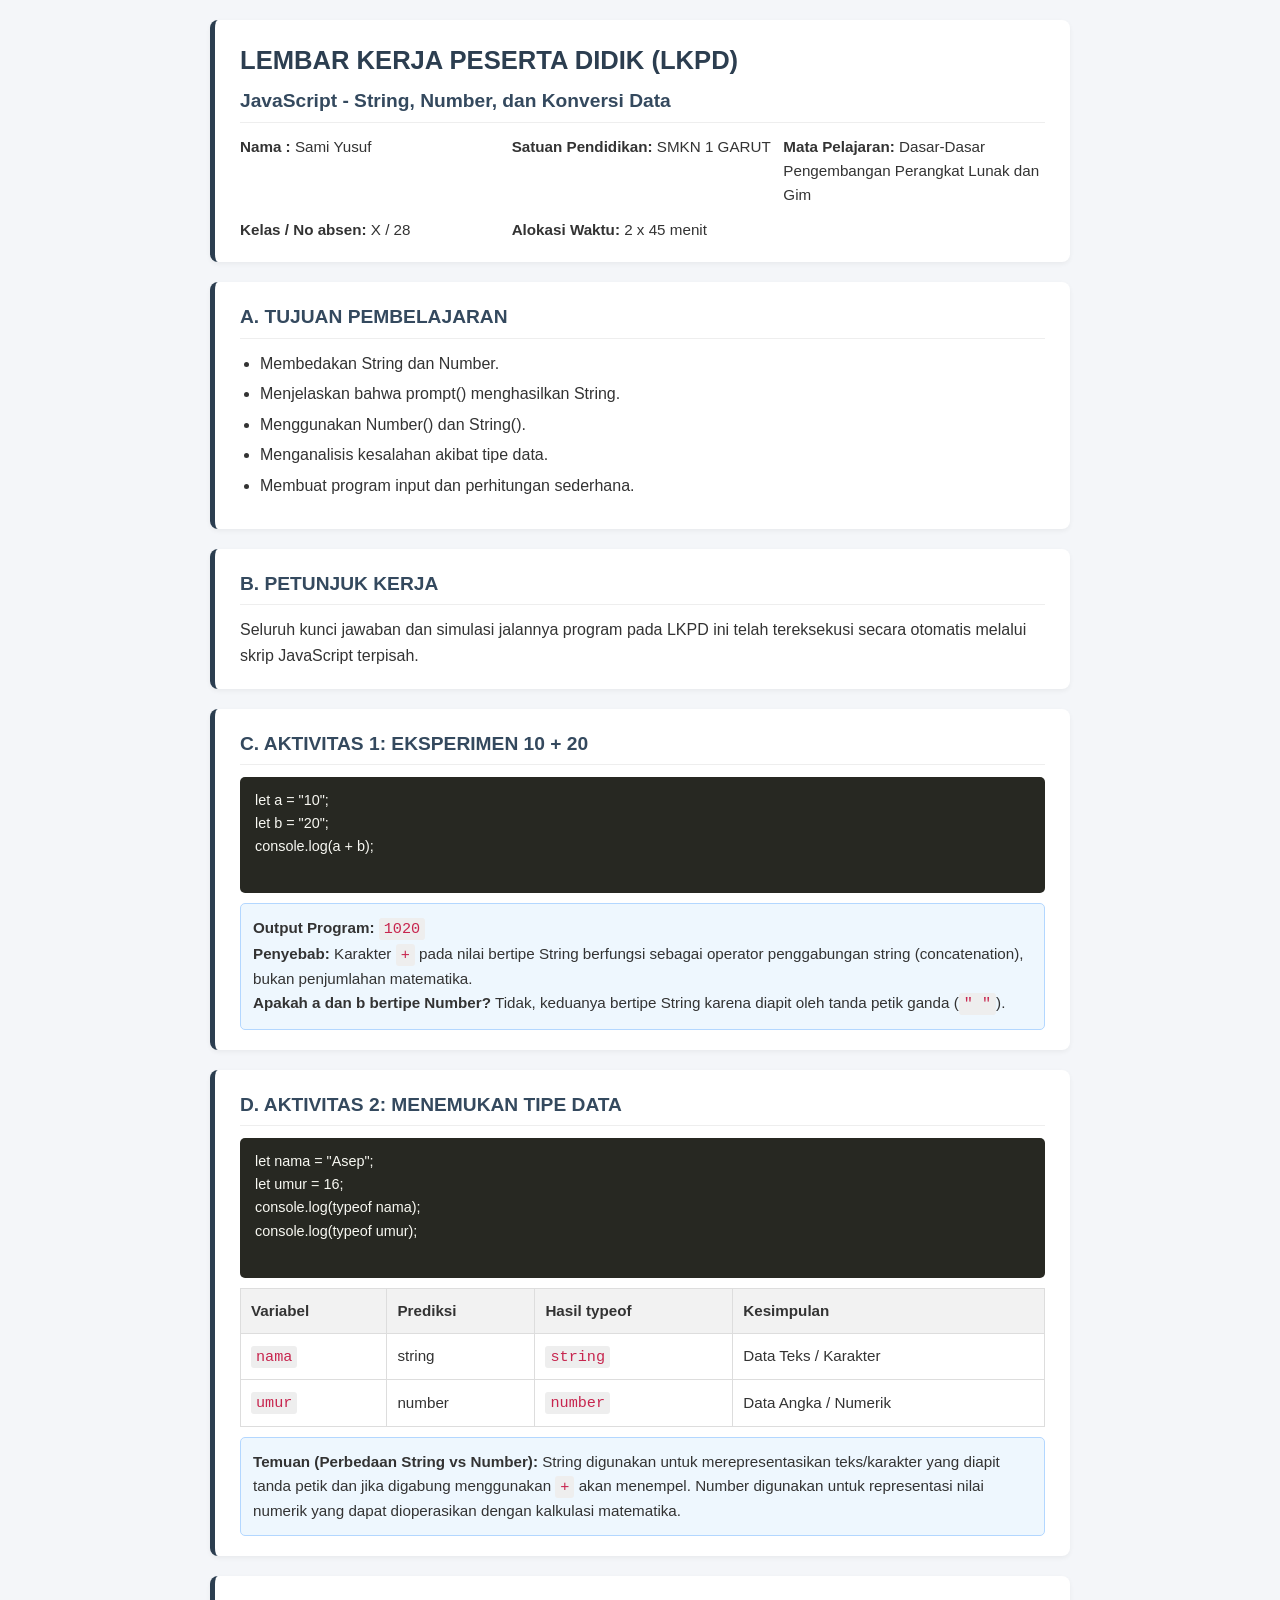
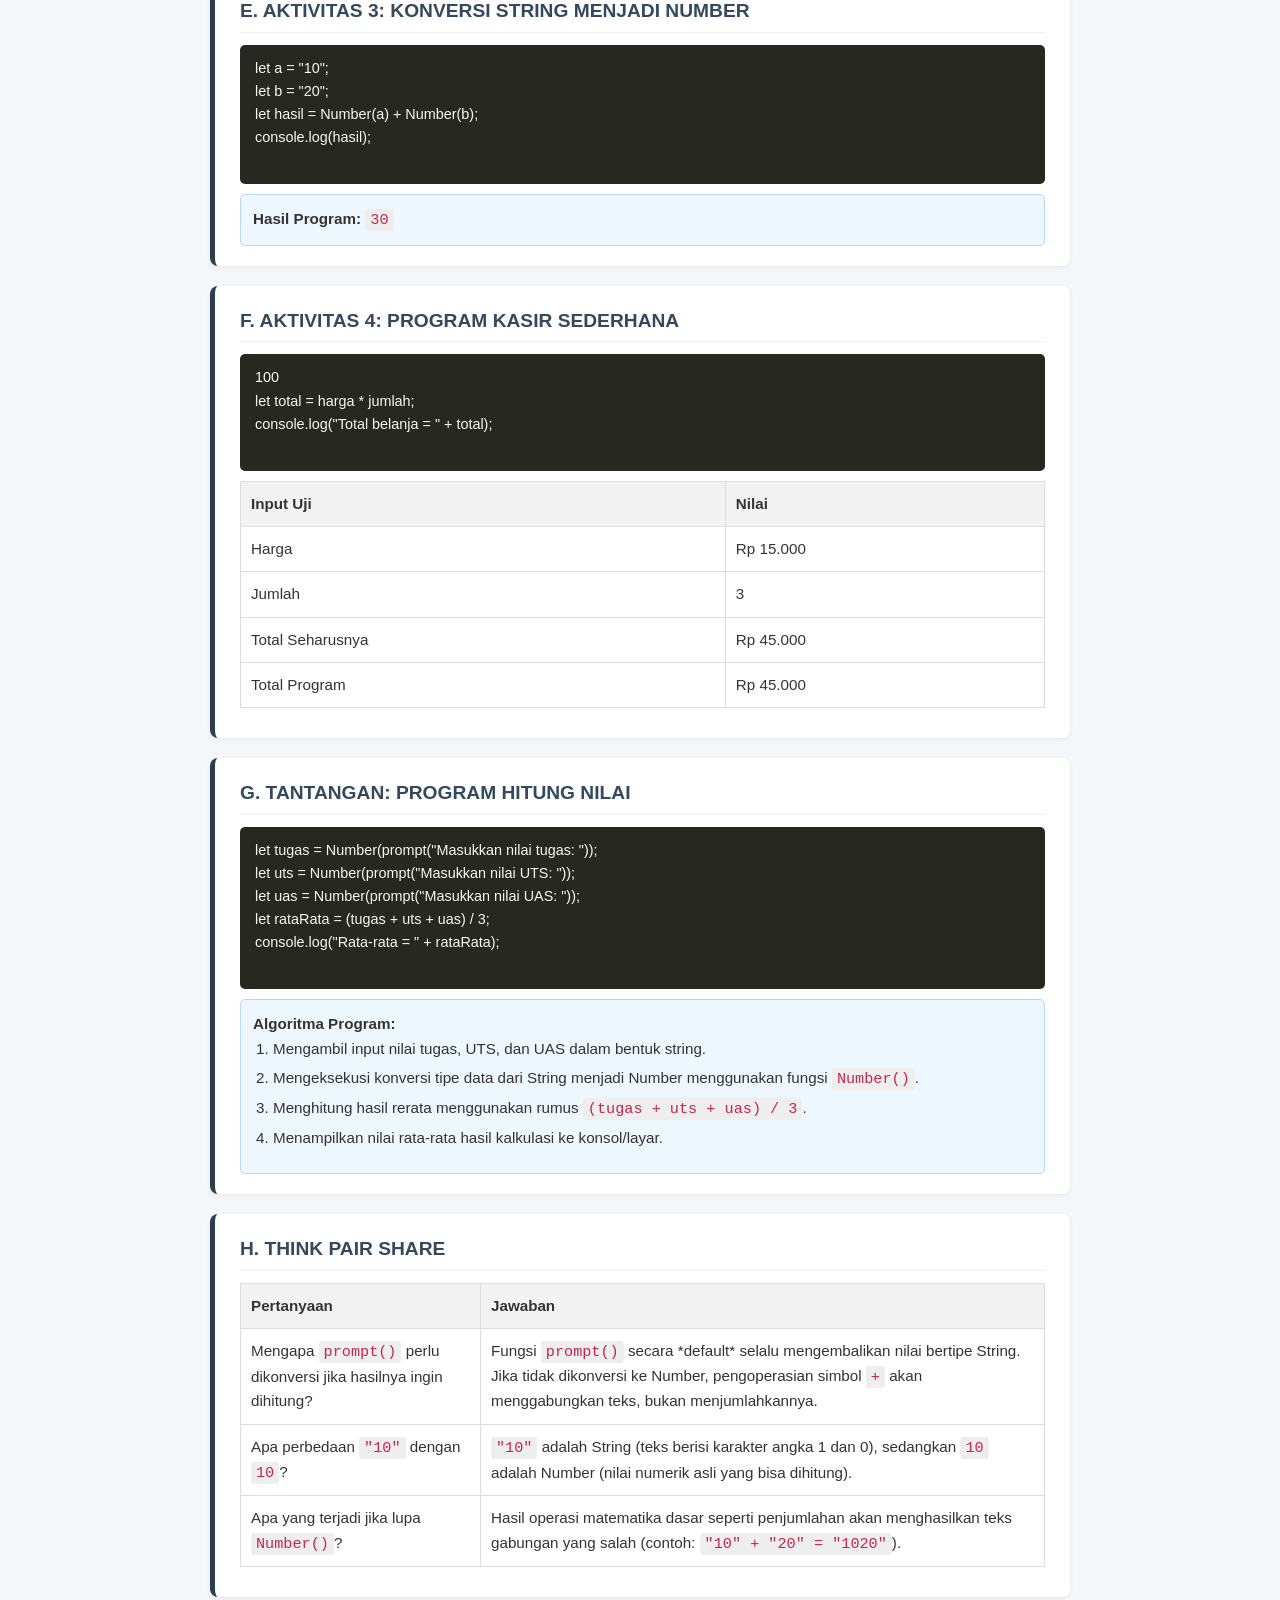
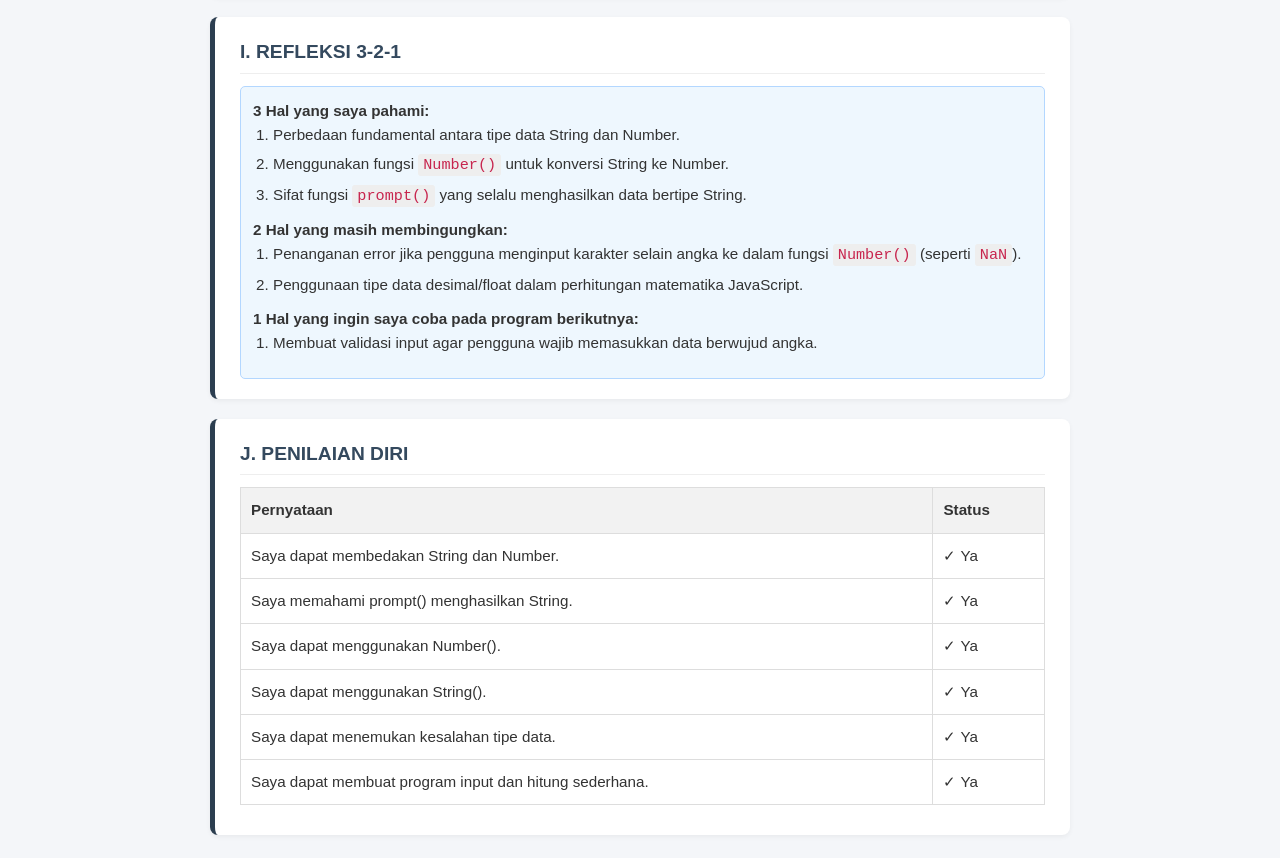
==== index.html @ d9dafc2f "Add files via upload" ====
<!DOCTYPE html>
<html lang="id">
<head>
    <meta charset="UTF-8">
    <meta name="viewport" content="width=device-width, initial-scale=1.0">
    <title>LKPD JavaScript - String, Number, dan Konversi Data</title>
    <link rel="stylesheet" href="style.css">
</head>
<body>

    <header class="card">
        <h1>LEMBAR KERJA PESERTA DIDIK (LKPD)</h1>
        <h2>JavaScript - String, Number, dan Konversi Data</h2>
        <div class="info-grid">
             <p><strong>Nama :</strong> Sami Yusuf</p>
            <p><strong>Satuan Pendidikan:</strong> SMKN 1 GARUT</p>
            <p><strong>Mata Pelajaran:</strong> Dasar-Dasar Pengembangan Perangkat Lunak dan Gim</p>
            <p><strong>Kelas / No absen:</strong> X / 28</p>
            <p><strong>Alokasi Waktu:</strong> 2 x 45 menit</p>
        </div>
    </header>

    <section class="card">
        <h2>A. TUJUAN PEMBELAJARAN</h2>
        <ul>
            <li>Membedakan String dan Number.</li>
            <li>Menjelaskan bahwa prompt() menghasilkan String.</li>
            <li>Menggunakan Number() dan String().</li>
            <li>Menganalisis kesalahan akibat tipe data.</li>
            <li>Membuat program input dan perhitungan sederhana.</li>
        </ul>
    </section>

    <section class="card">
        <h2>B. PETUNJUK KERJA</h2>
        <p>Seluruh kunci jawaban dan simulasi jalannya program pada LKPD ini telah tereksekusi secara otomatis melalui skrip JavaScript terpisah.</p>
    </section>

    <section class="card">
        <h2>C. AKTIVITAS 1: EKSPERIMEN 10 + 20</h2>
        <div class="code-block">
            <pre>
let a = "10";
let b = "20";
console.log(a + b);
            </pre>
        </div>
        <div class="answer-box">
            <p><strong>Output Program:</strong> <code>1020</code></p>
            <p><strong>Penyebab:</strong> Karakter <code>+</code> pada nilai bertipe String berfungsi sebagai operator penggabungan string (concatenation), bukan penjumlahan matematika.</p>
            <p><strong>Apakah a dan b bertipe Number?</strong> Tidak, keduanya bertipe String karena diapit oleh tanda petik ganda (<code>" "</code>).</p>
        </div>
    </section>

    <section class="card">
        <h2>D. AKTIVITAS 2: MENEMUKAN TIPE DATA</h2>
        <div class="code-block">
            <pre>
let nama = "Asep";
let umur = 16;
console.log(typeof nama);
console.log(typeof umur);
            </pre>
        </div>
        <table>
            <thead>
                <tr>
                    <th>Variabel</th>
                    <th>Prediksi</th>
                    <th>Hasil typeof</th>
                    <th>Kesimpulan</th>
                </tr>
            </thead>
            <tbody>
                <tr>
                    <td><code>nama</code></td>
                    <td>string</td>
                    <td><code>string</code></td>
                    <td>Data Teks / Karakter</td>
                </tr>
                <tr>
                    <td><code>umur</code></td>
                    <td>number</td>
                    <td><code>number</code></td>
                    <td>Data Angka / Numerik</td>
                </tr>
            </tbody>
        </table>
        <div class="answer-box">
            <p><strong>Temuan (Perbedaan String vs Number):</strong> String digunakan untuk merepresentasikan teks/karakter yang diapit tanda petik dan jika digabung menggunakan <code>+</code> akan menempel. Number digunakan untuk representasi nilai numerik yang dapat dioperasikan dengan kalkulasi matematika.</p>
        </div>
    </section>

    <section class="card">
        <h2>E. AKTIVITAS 3: KONVERSI STRING MENJADI NUMBER</h2>
        <div class="code-block">
            <pre>
let a = "10";
let b = "20";
let hasil = Number(a) + Number(b);
console.log(hasil);
            </pre>
        </div>
        <div class="answer-box">
            <p><strong>Hasil Program:</strong> <code>30</code></p>
        </div>
    </section>

    <section class="card">
        <h2>F. AKTIVITAS 4: PROGRAM KASIR SEDERHANA</h2>
        <div class="code-block">
            <pre>100
let total = harga * jumlah;
console.log("Total belanja = " + total);
            </pre>
        </div>
        <table>
            <thead>
                <tr>
                    <th>Input Uji</th>
                    <th>Nilai</th>
                </tr>
            </thead>
            <tbody>
                <tr>
                    <td>Harga</td>
                    <td>Rp 15.000</td>
                </tr>
                <tr>
                    <td>Jumlah</td>
                    <td>3</td>
                </tr>
                <tr>
                    <td>Total Seharusnya</td>
                    <td>Rp 45.000</td>
                </tr>
                <tr>
                    <td>Total Program</td>
                    <td>Rp 45.000</td>
                </tr>
            </tbody>
        </table>
    </section>

    <section class="card">
        <h2>G. TANTANGAN: PROGRAM HITUNG NILAI</h2>
        <div class="code-block">
            <pre>let tugas = Number(prompt("Masukkan nilai tugas: "));
let uts = Number(prompt("Masukkan nilai UTS: "));
let uas = Number(prompt("Masukkan nilai UAS: "));
let rataRata = (tugas + uts + uas) / 3;
console.log("Rata-rata = " + rataRata);
            </pre>
        </div>
        <div class="answer-box">
            <p><strong>Algoritma Program:</strong></p>
            <ol>
                <li>Mengambil input nilai tugas, UTS, dan UAS dalam bentuk string.</li>
                <li>Mengeksekusi konversi tipe data dari String menjadi Number menggunakan fungsi <code>Number()</code>.</li>
                <li>Menghitung hasil rerata menggunakan rumus <code>(tugas + uts + uas) / 3</code>.</li>
                <li>Menampilkan nilai rata-rata hasil kalkulasi ke konsol/layar.</li>
            </ol>
        </div>
    </section>

    <section class="card">
        <h2>H. THINK PAIR SHARE</h2>
        <table>
            <thead>
                <tr>
                    <th>Pertanyaan</th>
                    <th>Jawaban</th>
                </tr>
            </thead>
            <tbody>
                <tr>
                    <td>Mengapa <code>prompt()</code> perlu dikonversi jika hasilnya ingin dihitung?</td>
                    <td>Fungsi <code>prompt()</code> secara *default* selalu mengembalikan nilai bertipe String. Jika tidak dikonversi ke Number, pengoperasian simbol <code>+</code> akan menggabungkan teks, bukan menjumlahkannya.</td>
                </tr>
                <tr>
                    <td>Apa perbedaan <code>"10"</code> dengan <code>10</code>?</td>
                    <td><code>"10"</code> adalah String (teks berisi karakter angka 1 dan 0), sedangkan <code>10</code> adalah Number (nilai numerik asli yang bisa dihitung).</td>
                </tr>
                <tr>
                    <td>Apa yang terjadi jika lupa <code>Number()</code>?</td>
                    <td>Hasil operasi matematika dasar seperti penjumlahan akan menghasilkan teks gabungan yang salah (contoh: <code>"10" + "20" = "1020"</code>).</td>
                </tr>
            </tbody>
        </table>
    </section>

    <section class="card">
        <h2>I. REFLEKSI 3-2-1</h2>
        <div class="answer-box">
            <p><strong>3 Hal yang saya pahami:</strong></p>
            <ol>
                <li>Perbedaan fundamental antara tipe data String dan Number.</li>
                <li>Menggunakan fungsi <code>Number()</code> untuk konversi String ke Number.</li>
                <li>Sifat fungsi <code>prompt()</code> yang selalu menghasilkan data bertipe String.</li>
            </ol>
            <p><strong>2 Hal yang masih membingungkan:</strong></p>
            <ol>
                <li>Penanganan error jika pengguna menginput karakter selain angka ke dalam fungsi <code>Number()</code> (seperti <code>NaN</code>).</li>
                <li>Penggunaan tipe data desimal/float dalam perhitungan matematika JavaScript.</li>
            </ol>
            <p><strong>1 Hal yang ingin saya coba pada program berikutnya:</strong></p>
            <ol>
                <li>Membuat validasi input agar pengguna wajib memasukkan data berwujud angka.</li>
            </ol>
        </div>
    </section>

    <section class="card">
        <h2>J. PENILAIAN DIRI</h2>
        <table>
            <thead>
                <tr>
                    <th>Pernyataan</th>
                    <th>Status</th>
                </tr>
            </thead>
            <tbody>
                <tr>
                    <td>Saya dapat membedakan String dan Number.</td>
                    <td>✓ Ya</td>
                </tr>
                <tr>
                    <td>Saya memahami prompt() menghasilkan String.</td>
                    <td>✓ Ya</td>
                </tr>
                <tr>
                    <td>Saya dapat menggunakan Number().</td>
                    <td>✓ Ya</td>
                </tr>
                <tr>
                    <td>Saya dapat menggunakan String().</td>
                    <td>✓ Ya</td>
                </tr>
                <tr>
                    <td>Saya dapat menemukan kesalahan tipe data.</td>
                    <td>✓ Ya</td>
                </tr>
                <tr>
                    <td>Saya dapat membuat program input dan hitung sederhana.</td>
                    <td>✓ Ya</td>
                </tr>
            </tbody>
        </table>
    </section>

    <script src="script.js"></script>
</body>
</html>
---- style.css ----
* {
    box-sizing: border-box;
    margin: 0;
    padding: 0;
    font-family: 'Segoe UI', Tahoma, Geneva, Verdana, sans-serif;
}

body {
    background-color: #f4f6f9;
    color: #333;
    line-height: 1.6;
    padding: 20px;
    max-width: 900px;
    margin: auto;
}

.card {
    background: #ffffff;
    border-radius: 8px;
    padding: 20px 25px;
    margin-bottom: 20px;
    box-shadow: 0 2px 5px rgba(0,0,0,0.05);
    border-left: 5px solid #2c3e50;
}

h1 {
    font-size: 1.6rem;
    color: #2c3e50;
    margin-bottom: 5px;
}

h2 {
    font-size: 1.2rem;
    color: #34495e;
    margin-bottom: 12px;
    border-bottom: 1px solid #eee;
    padding-bottom: 5px;
}

.info-grid {
    display: grid;
    grid-template-columns: repeat(auto-fit, minmax(200px, 1fr));
    gap: 10px;
    margin-top: 10px;
    font-size: 0.95rem;
}

ul, ol {
    margin-left: 20px;
    margin-bottom: 10px;
}

li {
    margin-bottom: 5px;
}

.code-block {
    background-color: #272822;
    color: #f8f8f2;
    padding: 12px 15px;
    border-radius: 5px;
    font-family: 'Courier New', Courier, monospace;
    font-size: 0.9rem;
    overflow-x: auto;
    margin: 10px 0;
}

.answer-box {
    background-color: #eef7fe;
    border: 1px solid #b3d7ff;
    padding: 12px;
    border-radius: 5px;
    margin-top: 10px;
    font-size: 0.95rem;
}

table {
    width: 100%;
    border-collapse: collapse;
    margin: 10px 0;
}

th, td {
    border: 1px solid #ddd;
    padding: 10px;
    text-align: left;
    font-size: 0.95rem;
}

th {
    background-color: #f2f2f2;
    color: #333;
}

code {
    background: #eee;
    padding: 2px 5px;
    border-radius: 3px;
    font-family: monospace;
    color: #c7254e;
}
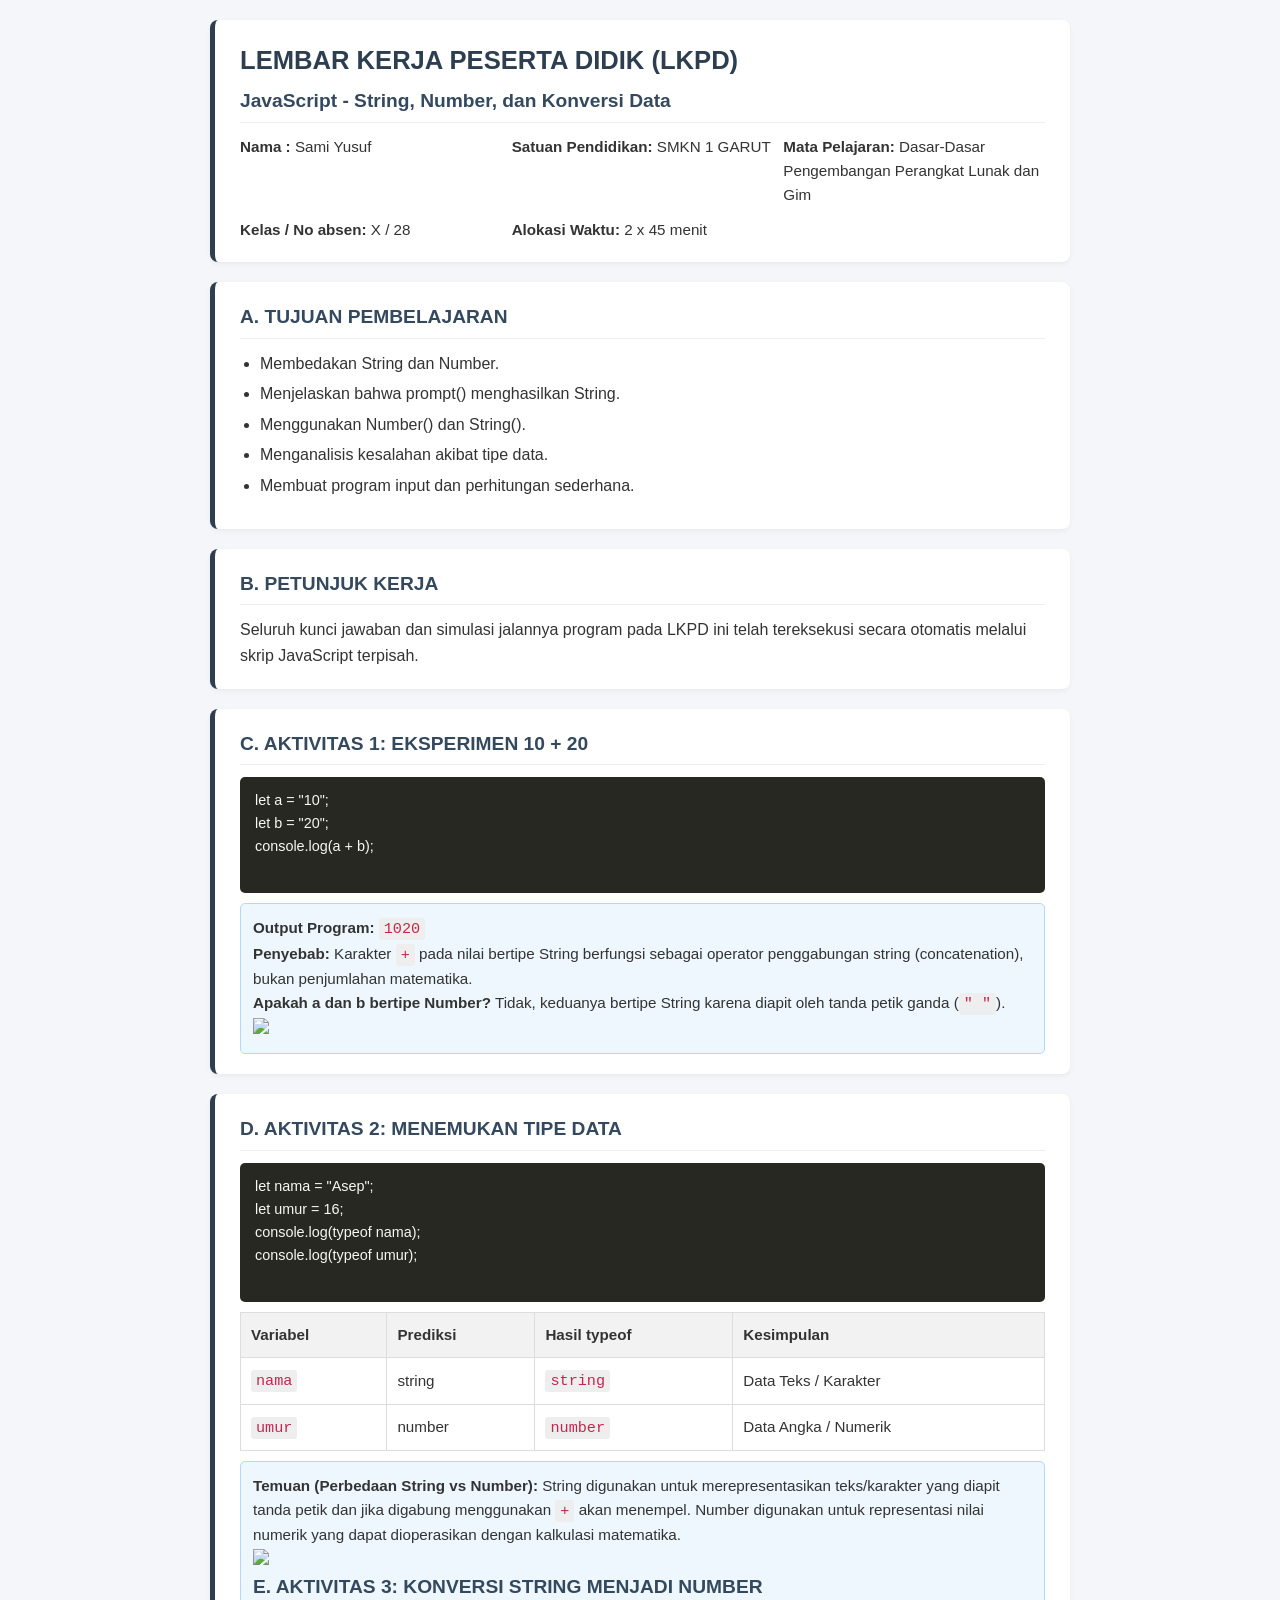
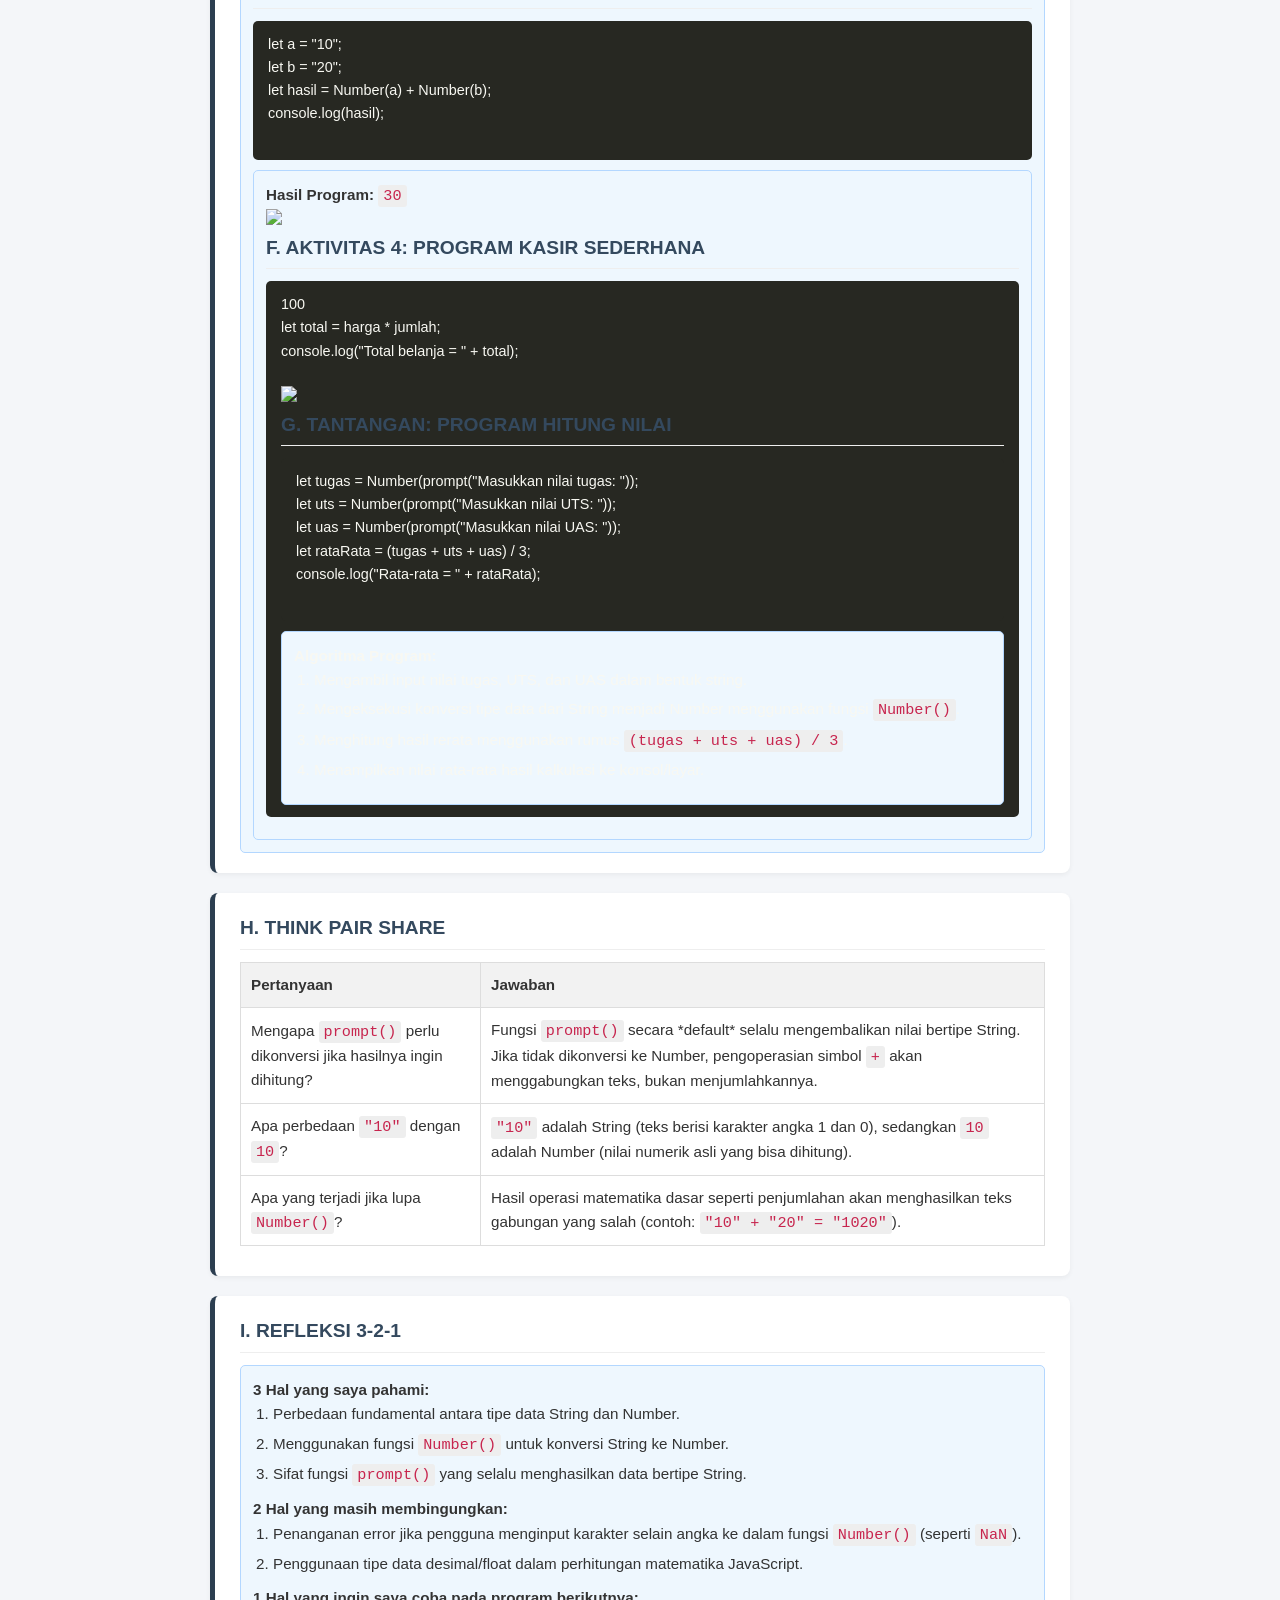
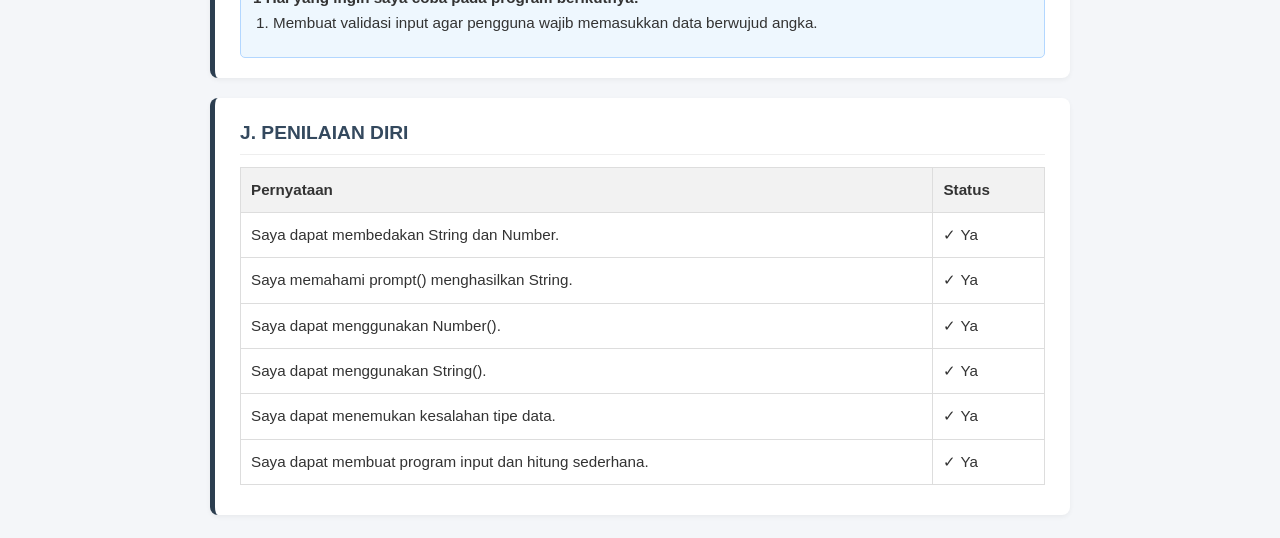
==== commit d2de2b2e: "Add files via upload" ====
--- a/index.html
+++ b/index.html
@@ -49,6 +49,7 @@
             <p><strong>Output Program:</strong> <code>1020</code></p>
             <p><strong>Penyebab:</strong> Karakter <code>+</code> pada nilai bertipe String berfungsi sebagai operator penggabungan string (concatenation), bukan penjumlahan matematika.</p>
             <p><strong>Apakah a dan b bertipe Number?</strong> Tidak, keduanya bertipe String karena diapit oleh tanda petik ganda (<code>" "</code>).</p>
+            <img src="aktivitas1.jpg" width="100%">
         </div>
     </section>
 
@@ -87,7 +88,8 @@
             </tbody>
         </table>
         <div class="answer-box">
-            <p><strong>Temuan (Perbedaan String vs Number):</strong> String digunakan untuk merepresentasikan teks/karakter yang diapit tanda petik dan jika digabung menggunakan <code>+</code> akan menempel. Number digunakan untuk representasi nilai numerik yang dapat dioperasikan dengan kalkulasi matematika.</p>
+            <p><strong>Temuan (Perbedaan String vs Number):</strong> String digunakan untuk merepresentasikan teks/karakter yang diapit tanda petik dan jika digabung menggunakan <code>+</code> akan menempel. Number digunakan untuk representasi nilai numerik yang dapat dioperasikan dengan kalkulasi matematika.</p>
+            <img src="aktivitas2.jpg" width="100%
         </div>
     </section>
 
@@ -103,6 +105,8 @@
         </div>
         <div class="answer-box">
             <p><strong>Hasil Program:</strong> <code>30</code></p>
+            <img src="aktivitas3.jpg" width="100%
+        </div>
         </div>
     </section>
 
@@ -113,6 +117,7 @@
 let total = harga * jumlah;
 console.log("Total belanja = " + total);
             </pre>
+            <img src="aktivitas4.jpg" width="100%
         </div>
         <table>
             <thead>
@@ -153,7 +158,7 @@
             </pre>
         </div>
         <div class="answer-box">
-            <p><strong>Algoritma Program:</strong></p>
+            <p><strong>Algoritma Program:</strong></p>
             <ol>
                 <li>Mengambil input nilai tugas, UTS, dan UAS dalam bentuk string.</li>
                 <li>Mengeksekusi konversi tipe data dari String menjadi Number menggunakan fungsi <code>Number()</code>.</li>
@@ -250,4 +255,4 @@
 
     <script src="script.js"></script>
 </body>
-</html>+</html>
